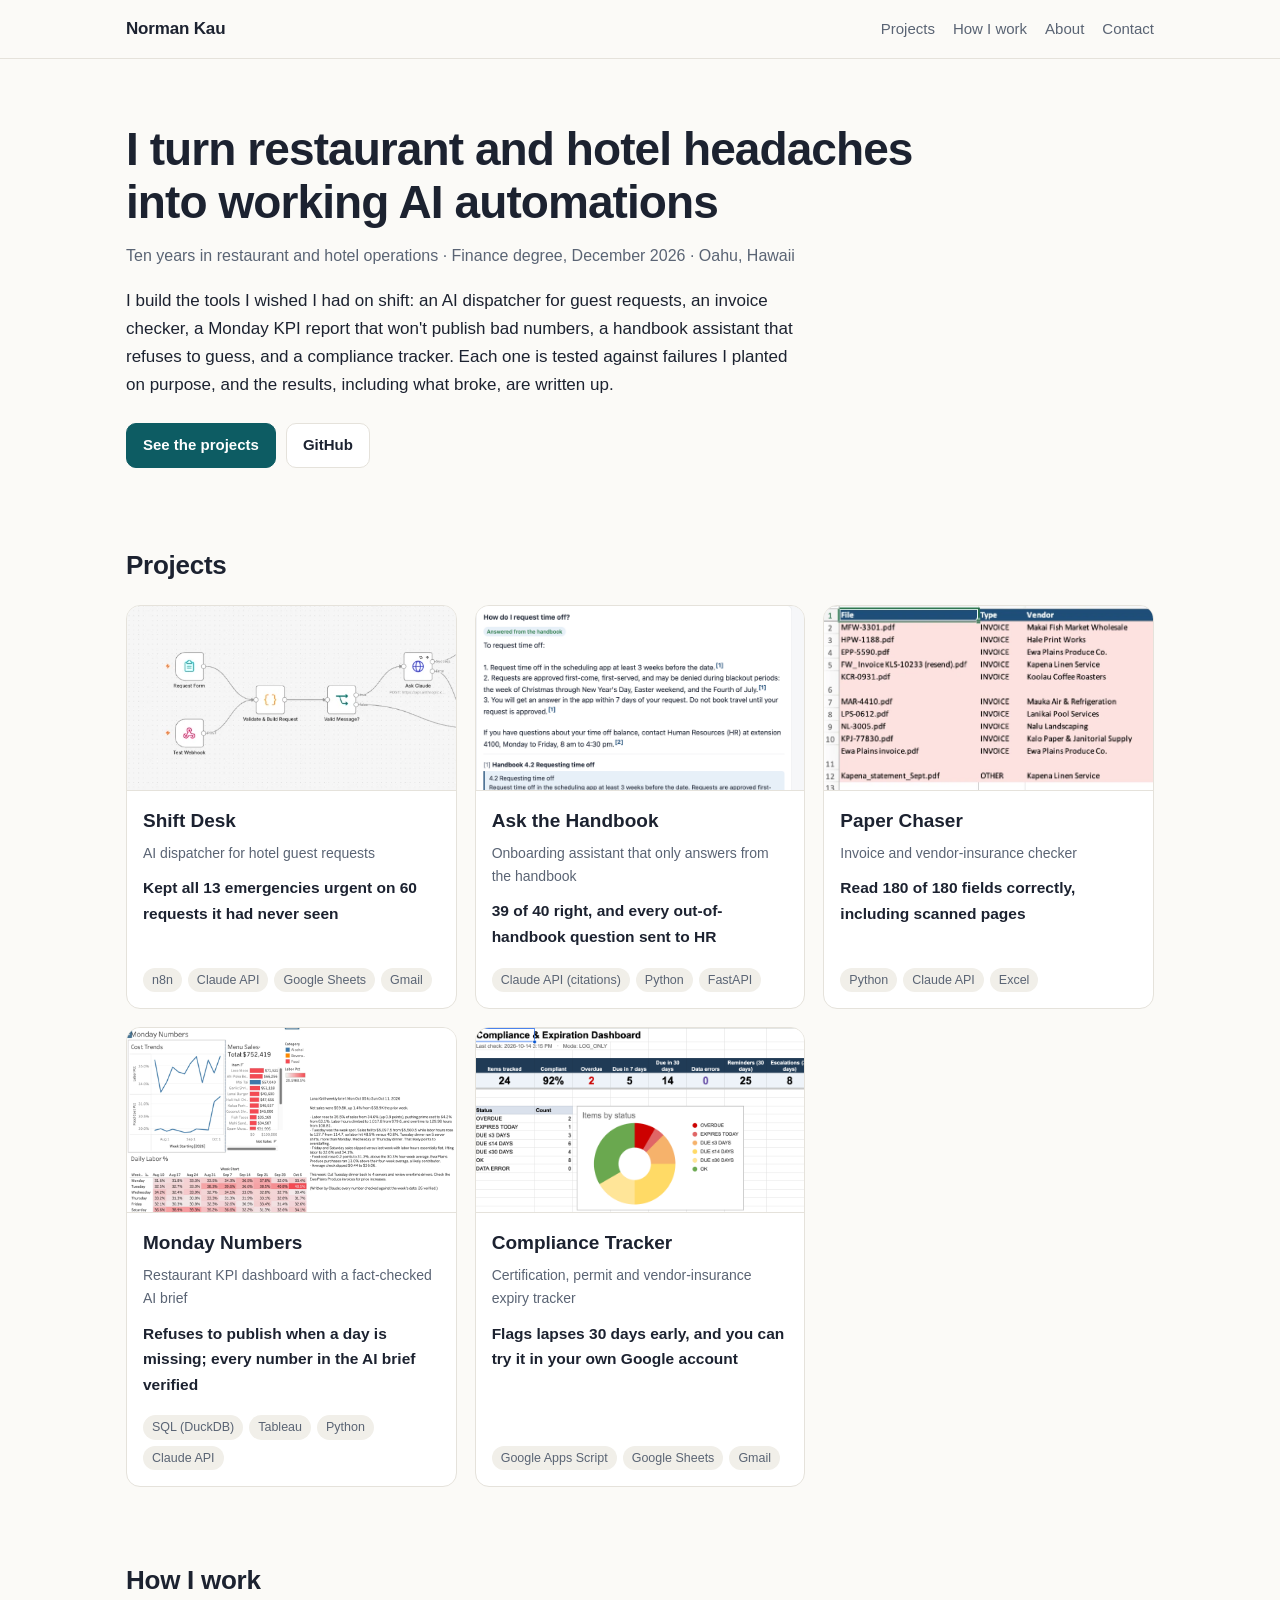
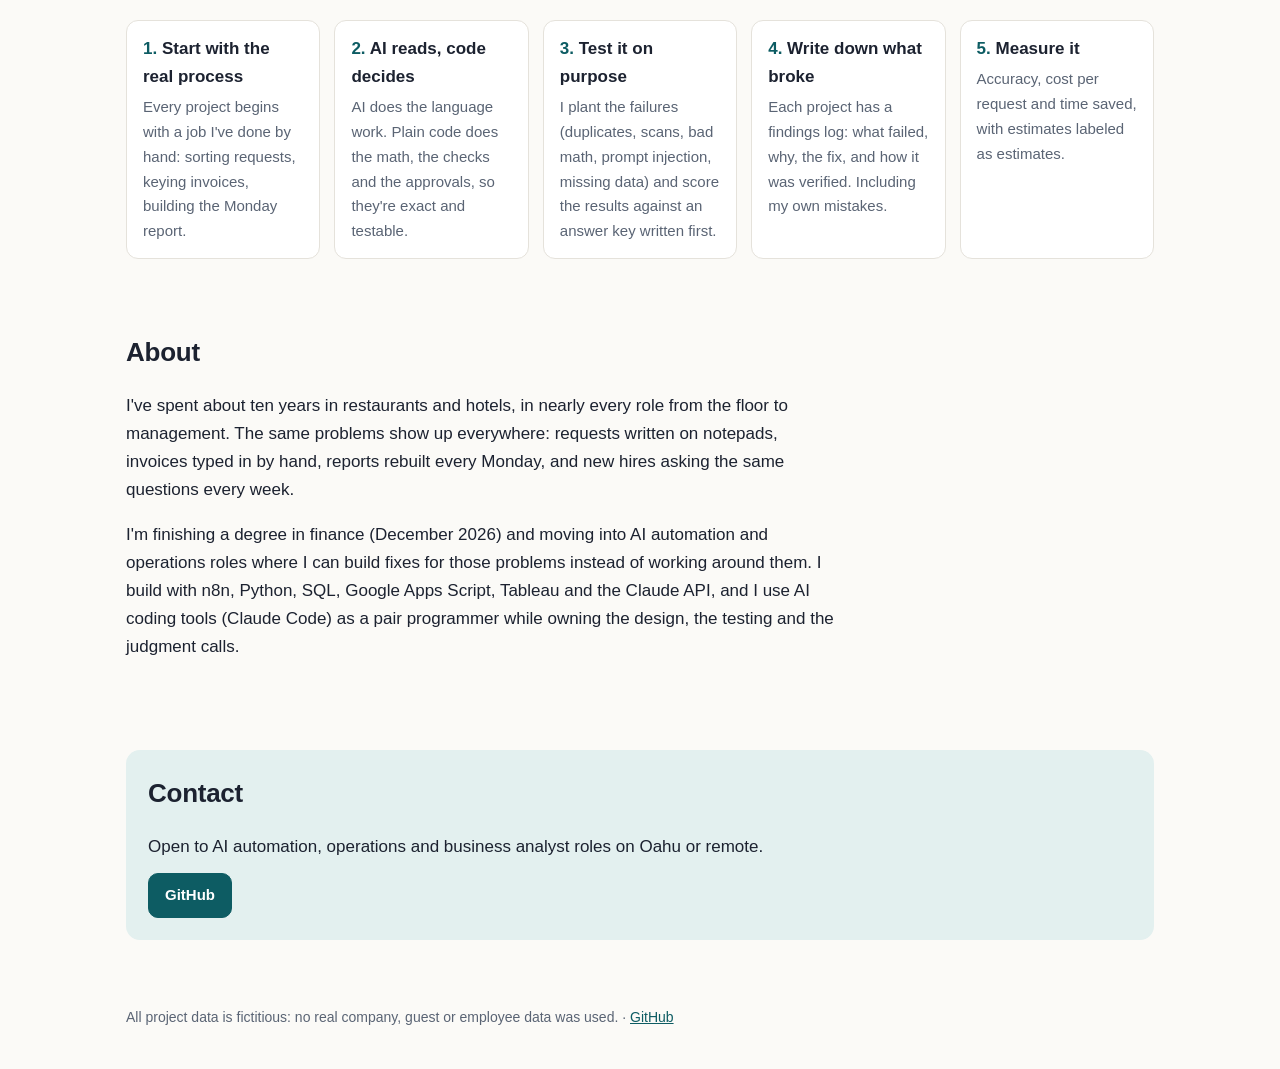
==== index.html @ cc1967d3 "Portfolio site: home page and five project pages, generated from content.py Co-Authored-By: Claude O" ====
<!doctype html>
<html lang="en">
<head>
<meta charset="utf-8">
<meta name="viewport" content="width=device-width, initial-scale=1">
<title>Norman Kau · AI automation for operations</title>
<meta name="description" content="I turn restaurant and hotel headaches into working AI automations">
<meta property="og:title" content="Norman Kau · AI automation for operations">
<meta property="og:description" content="I turn restaurant and hotel headaches into working AI automations">
<link rel="stylesheet" href="assets/style.css">
</head>
<body>
<header class="top"><div class="wrap">
  <a class="name" href="index.html">Norman Kau</a>
  <nav><a href="index.html#projects">Projects</a><a class="hide-sm" href="index.html#how">How I work</a><a class="hide-sm" href="index.html#about">About</a><a href="index.html#contact">Contact</a></nav>
</div></header>
<main>

<div class="wrap">
<section class="hero">
  <h1>I turn restaurant and hotel headaches into working AI automations</h1>
  <p class="sub">Ten years in restaurant and hotel operations · Finance degree, December 2026 · Oahu, Hawaii</p>
  <p class="intro">I build the tools I wished I had on shift: an AI dispatcher for guest requests, an invoice checker, a Monday KPI report that won&#x27;t publish bad numbers, a handbook assistant that refuses to guess, and a compliance tracker. Each one is tested against failures I planted on purpose, and the results, including what broke, are written up.</p>
  <div class="buttons"><a class="btn primary" href="#projects">See the projects</a><a class="btn" href="https://github.com/NormStormm">GitHub</a></div>
</section>
<section id="projects"><h2>Projects</h2><div class="cards">
  <a class="card" href="projects/shift-desk.html">
    <div class="thumb"><img src="assets/img/workflow-canvas.png" alt="Shift Desk screenshot" loading="lazy"></div>
    <div class="body">
      <h3>Shift Desk</h3>
      <p class="tag">AI dispatcher for hotel guest requests</p>
      <p class="result">Kept all 13 emergencies urgent on 60 requests it had never seen</p>
      <div class="chips"><span>n8n</span><span>Claude API</span><span>Google Sheets</span><span>Gmail</span></div>
    </div>
  </a>
  <a class="card" href="projects/ask-the-handbook.html">
    <div class="thumb"><img src="assets/img/handbook-answer-with-sources.png" alt="Ask the Handbook screenshot" loading="lazy"></div>
    <div class="body">
      <h3>Ask the Handbook</h3>
      <p class="tag">Onboarding assistant that only answers from the handbook</p>
      <p class="result">39 of 40 right, and every out-of-handbook question sent to HR</p>
      <div class="chips"><span>Claude API (citations)</span><span>Python</span><span>FastAPI</span></div>
    </div>
  </a>
  <a class="card" href="projects/paper-chaser.html">
    <div class="thumb"><img src="assets/img/paper-exceptions.png" alt="Paper Chaser screenshot" loading="lazy"></div>
    <div class="body">
      <h3>Paper Chaser</h3>
      <p class="tag">Invoice and vendor-insurance checker</p>
      <p class="result">Read 180 of 180 fields correctly, including scanned pages</p>
      <div class="chips"><span>Python</span><span>Claude API</span><span>Excel</span></div>
    </div>
  </a>
  <a class="card" href="projects/monday-numbers.html">
    <div class="thumb"><img src="assets/img/monday-dashboard.png" alt="Monday Numbers screenshot" loading="lazy"></div>
    <div class="body">
      <h3>Monday Numbers</h3>
      <p class="tag">Restaurant KPI dashboard with a fact-checked AI brief</p>
      <p class="result">Refuses to publish when a day is missing; every number in the AI brief verified</p>
      <div class="chips"><span>SQL (DuckDB)</span><span>Tableau</span><span>Python</span><span>Claude API</span></div>
    </div>
  </a>
  <a class="card" href="projects/compliance-tracker.html">
    <div class="thumb"><img src="assets/img/compliance-dashboard.png" alt="Compliance Tracker screenshot" loading="lazy"></div>
    <div class="body">
      <h3>Compliance Tracker</h3>
      <p class="tag">Certification, permit and vendor-insurance expiry tracker</p>
      <p class="result">Flags lapses 30 days early, and you can try it in your own Google account</p>
      <div class="chips"><span>Google Apps Script</span><span>Google Sheets</span><span>Gmail</span></div>
    </div>
  </a>
</div></section>
<section id="how"><h2>How I work</h2><div class="steps"><div class="step"><b>Start with the real process</b><p>Every project begins with a job I&#x27;ve done by hand: sorting requests, keying invoices, building the Monday report.</p></div><div class="step"><b>AI reads, code decides</b><p>AI does the language work. Plain code does the math, the checks and the approvals, so they&#x27;re exact and testable.</p></div><div class="step"><b>Test it on purpose</b><p>I plant the failures (duplicates, scans, bad math, prompt injection, missing data) and score the results against an answer key written first.</p></div><div class="step"><b>Write down what broke</b><p>Each project has a findings log: what failed, why, the fix, and how it was verified. Including my own mistakes.</p></div><div class="step"><b>Measure it</b><p>Accuracy, cost per request and time saved, with estimates labeled as estimates.</p></div></div></section>
<section id="about" class="about"><h2>About</h2><p>I&#x27;ve spent about ten years in restaurants and hotels, in nearly every role from the floor to management. The same problems show up everywhere: requests written on notepads, invoices typed in by hand, reports rebuilt every Monday, and new hires asking the same questions every week.</p><p>I&#x27;m finishing a degree in finance (December 2026) and moving into AI automation and operations roles where I can build fixes for those problems instead of working around them. I build with n8n, Python, SQL, Google Apps Script, Tableau and the Claude API, and I use AI coding tools (Claude Code) as a pair programmer while owning the design, the testing and the judgment calls.</p></section>
<section id="contact"><div class="contact"><h2>Contact</h2>
  <p>Open to AI automation, operations and business analyst roles on Oahu or remote.</p>
  <div class="buttons"><a class="btn primary" href="https://github.com/NormStormm">GitHub</a></div></div></section>
</div>
</main>
<footer><div class="wrap">All project data is fictitious: no real company, guest or employee data was used. · <a href="https://github.com/NormStormm">GitHub</a></div></footer>
</body>
</html>
---- assets/style.css ----
:root {
  --bg: #fbfaf7; --surface: #ffffff; --ink: #1c2230; --muted: #5a6474; --line: #e5e2db;
  --accent: #0d5c63; --accent-ink: #ffffff; --accent-soft: #e3f0ef; --chip: #f1efe9;
  --radius: 10px; --max: 1060px;
}
@media (prefers-color-scheme: dark) {
  :root:not([data-theme="light"]) {
    --bg: #121519; --surface: #1a1e24; --ink: #e9ecf0; --muted: #a2abb8; --line: #2a3039;
    --accent: #5fc1c7; --accent-ink: #0b1316; --accent-soft: #1d3234; --chip: #222831;
  }
}
* { box-sizing: border-box; }
html { scroll-behavior: smooth; }
body { margin: 0; background: var(--bg); color: var(--ink); font: 17px/1.65 -apple-system, BlinkMacSystemFont, "Segoe UI", Roboto, Helvetica, Arial, sans-serif; }
a { color: var(--accent); }
img { max-width: 100%; display: block; }
.wrap { max-width: var(--max); margin: 0 auto; padding: 0 16px; }

header.top { position: sticky; top: 0; z-index: 5; background: color-mix(in srgb, var(--bg) 92%, transparent); backdrop-filter: blur(6px); border-bottom: 1px solid var(--line); }
header.top .wrap { display: flex; align-items: center; justify-content: space-between; gap: 12px; height: 58px; }
header.top .name { font-weight: 650; text-decoration: none; color: var(--ink); letter-spacing: -.01em; }
header.top nav { display: flex; gap: 18px; font-size: 15px; }
header.top nav a { color: var(--muted); text-decoration: none; }
header.top nav a:hover { color: var(--ink); }
@media (max-width: 640px) { header.top nav a.hide-sm { display: none; } }

.hero { padding: 64px 0 40px; }
.hero h1 { font-size: clamp(30px, 5vw, 46px); line-height: 1.15; letter-spacing: -.02em; margin: 0 0 14px; max-width: 18em; }
.hero .sub { color: var(--muted); margin: 0 0 18px; font-size: 16px; }
.hero .intro { max-width: 40em; margin: 0 0 24px; }
.buttons { display: flex; flex-wrap: wrap; gap: 10px; }
.btn { display: inline-block; padding: 9px 16px; border-radius: var(--radius); border: 1px solid var(--line); background: var(--surface); color: var(--ink); text-decoration: none; font-size: 15px; font-weight: 550; }
.btn:hover { border-color: var(--accent); }
.btn.primary { background: var(--accent); color: var(--accent-ink); border-color: var(--accent); }

section { padding: 36px 0; scroll-margin-top: 64px; }
h2 { font-size: 26px; letter-spacing: -.01em; margin: 0 0 18px; }
.cards { display: grid; grid-template-columns: repeat(auto-fill, minmax(300px, 1fr)); gap: 18px; }
.card { background: var(--surface); border: 1px solid var(--line); border-radius: 14px; overflow: hidden; text-decoration: none; color: var(--ink); display: flex; flex-direction: column; transition: border-color .15s, transform .15s; }
.card:hover { border-color: var(--accent); transform: translateY(-2px); }
.card .thumb { aspect-ratio: 16 / 9; background: var(--chip); overflow: hidden; border-bottom: 1px solid var(--line); }
.card .thumb img { width: 100%; height: 100%; object-fit: cover; object-position: top left; }
.card .body { padding: 14px 16px 16px; display: flex; flex-direction: column; gap: 6px; flex: 1; }
.card h3 { margin: 0; font-size: 19px; }
.card .tag { color: var(--muted); font-size: 14px; margin: 0; }
.card .result { margin: 4px 0 6px; font-size: 15.5px; font-weight: 550; }
.chips { display: flex; flex-wrap: wrap; gap: 6px; margin-top: auto; padding-top: 6px; }
.chips span { font-size: 12.5px; background: var(--chip); color: var(--muted); padding: 2px 9px; border-radius: 999px; }

.steps { display: grid; grid-template-columns: repeat(auto-fit, minmax(190px, 1fr)); gap: 14px; counter-reset: step; }
.step { background: var(--surface); border: 1px solid var(--line); border-radius: 12px; padding: 14px 16px; }
.step b { display: block; margin-bottom: 4px; }
.step b::before { counter-increment: step; content: counter(step) ". "; color: var(--accent); }
.step p { margin: 0; color: var(--muted); font-size: 15px; }

.about p { max-width: 42em; }
.contact { background: var(--accent-soft); border-radius: 14px; padding: 22px; }
.contact p { margin: 0 0 12px; }
footer { padding: 30px 0 40px; color: var(--muted); font-size: 14px; }

/* project pages */
.crumbs { padding-top: 28px; font-size: 15px; }
.crumbs a { text-decoration: none; }
.project h1 { font-size: clamp(28px, 4.5vw, 40px); margin: 10px 0 6px; letter-spacing: -.02em; }
.project .tag { color: var(--muted); margin: 0 0 14px; font-size: 18px; }
.project .result-box { background: var(--accent-soft); border-left: 4px solid var(--accent); padding: 12px 16px; border-radius: 0; margin: 18px 0 22px; font-weight: 600; }
.project h2 { font-size: 22px; margin: 34px 0 10px; }
.project ul { padding-left: 22px; margin: 0; }
.project li { margin: 6px 0; }
.project .prose { max-width: 44em; }
figure { margin: 22px 0; }
figure img { border: 1px solid var(--line); border-radius: 10px; background: #fff; }
figcaption { color: var(--muted); font-size: 14px; margin-top: 6px; }
.note { color: var(--muted); font-size: 14px; }
.next-prev { display: flex; justify-content: space-between; gap: 12px; flex-wrap: wrap; border-top: 1px solid var(--line); margin-top: 40px; padding-top: 18px; }
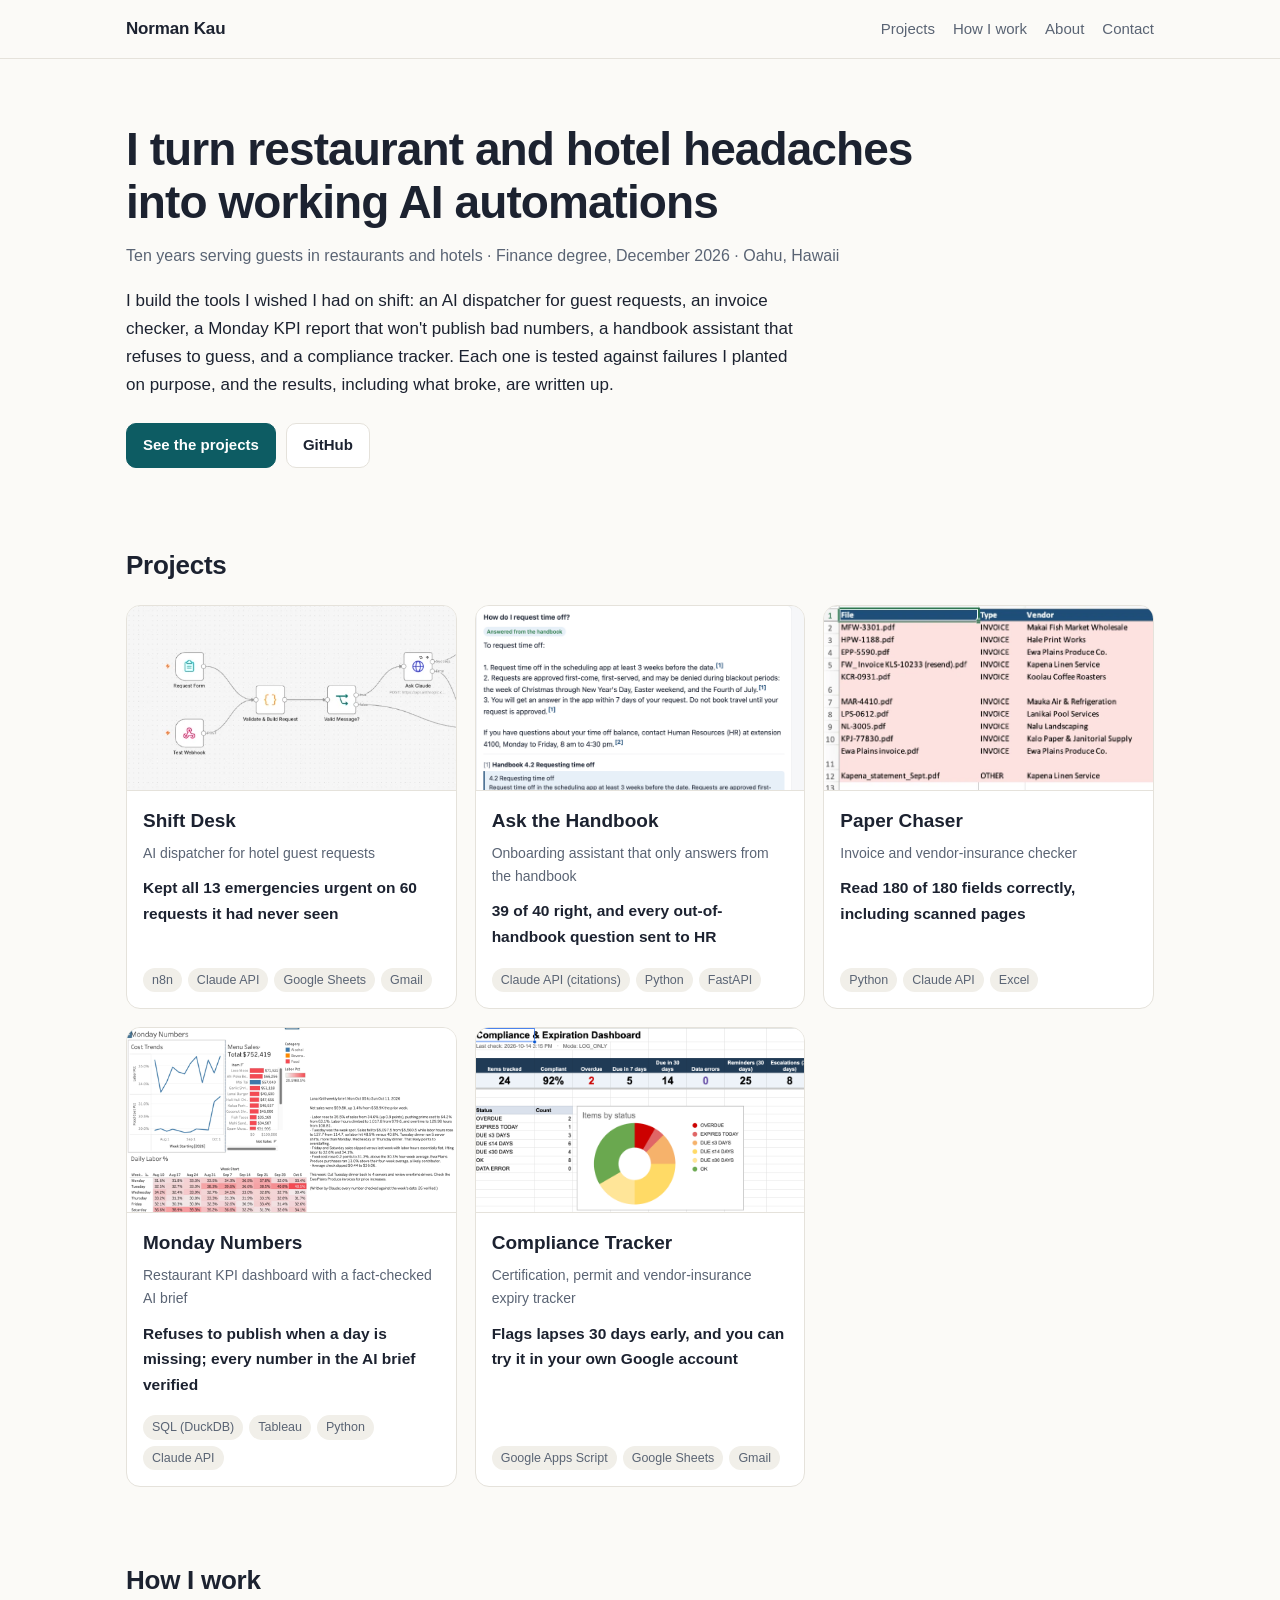
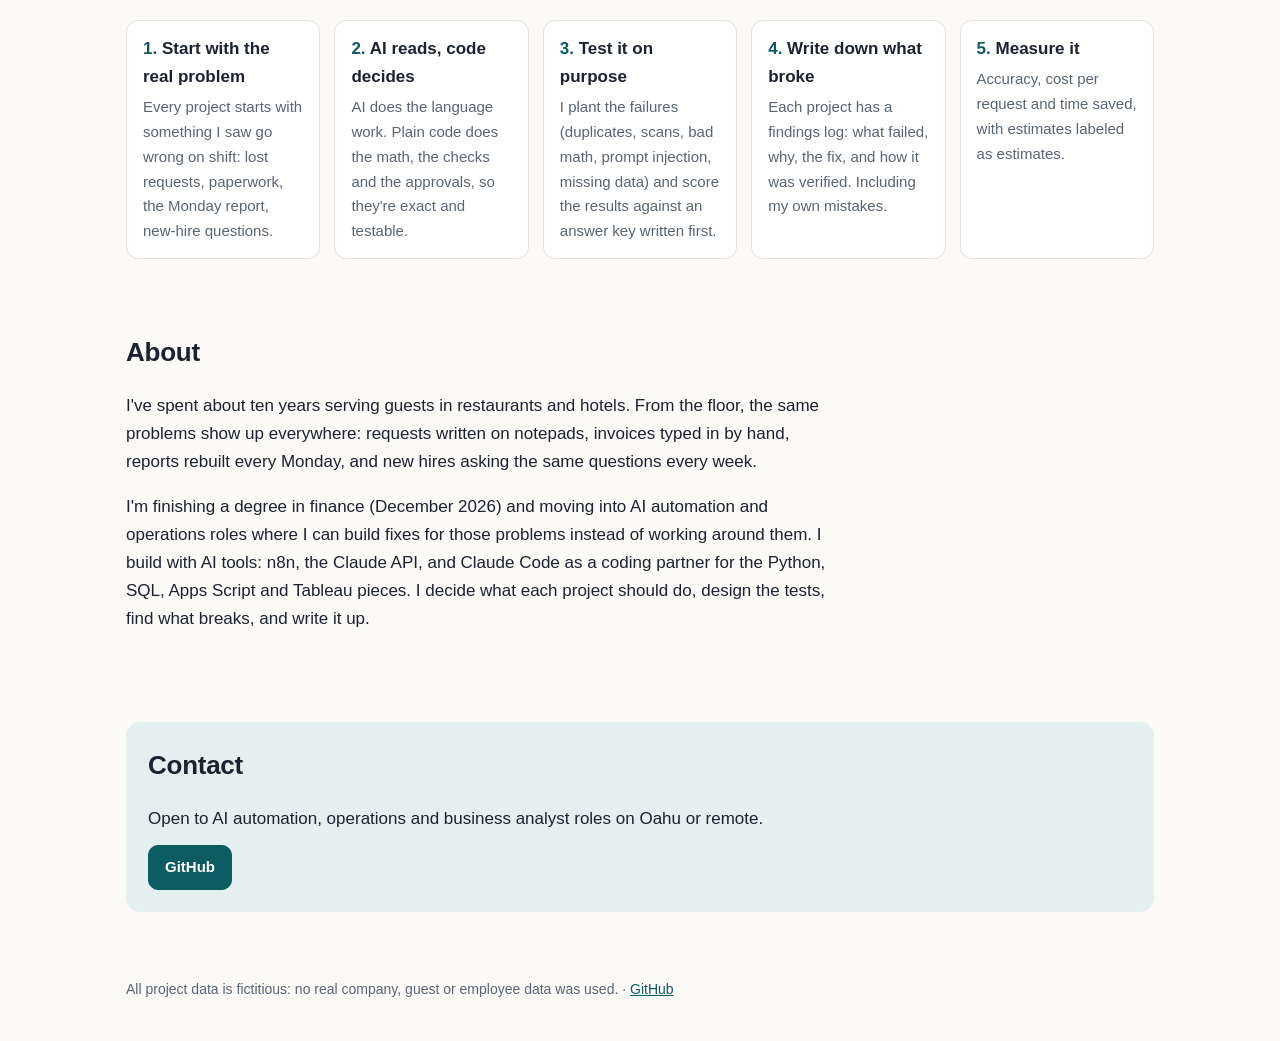
==== commit 5ed1016d: "Describe my background accurately Co-Authored-By: Claude Opus 5.5 <noreply@anthropic.com>" ====
--- a/index.html
+++ b/index.html
@@ -19,7 +19,7 @@
 <div class="wrap">
 <section class="hero">
   <h1>I turn restaurant and hotel headaches into working AI automations</h1>
-  <p class="sub">Ten years in restaurant and hotel operations · Finance degree, December 2026 · Oahu, Hawaii</p>
+  <p class="sub">Ten years serving guests in restaurants and hotels · Finance degree, December 2026 · Oahu, Hawaii</p>
   <p class="intro">I build the tools I wished I had on shift: an AI dispatcher for guest requests, an invoice checker, a Monday KPI report that won&#x27;t publish bad numbers, a handbook assistant that refuses to guess, and a compliance tracker. Each one is tested against failures I planted on purpose, and the results, including what broke, are written up.</p>
   <div class="buttons"><a class="btn primary" href="#projects">See the projects</a><a class="btn" href="https://github.com/NormStormm">GitHub</a></div>
 </section>
@@ -70,8 +70,8 @@
     </div>
   </a>
 </div></section>
-<section id="how"><h2>How I work</h2><div class="steps"><div class="step"><b>Start with the real process</b><p>Every project begins with a job I&#x27;ve done by hand: sorting requests, keying invoices, building the Monday report.</p></div><div class="step"><b>AI reads, code decides</b><p>AI does the language work. Plain code does the math, the checks and the approvals, so they&#x27;re exact and testable.</p></div><div class="step"><b>Test it on purpose</b><p>I plant the failures (duplicates, scans, bad math, prompt injection, missing data) and score the results against an answer key written first.</p></div><div class="step"><b>Write down what broke</b><p>Each project has a findings log: what failed, why, the fix, and how it was verified. Including my own mistakes.</p></div><div class="step"><b>Measure it</b><p>Accuracy, cost per request and time saved, with estimates labeled as estimates.</p></div></div></section>
-<section id="about" class="about"><h2>About</h2><p>I&#x27;ve spent about ten years in restaurants and hotels, in nearly every role from the floor to management. The same problems show up everywhere: requests written on notepads, invoices typed in by hand, reports rebuilt every Monday, and new hires asking the same questions every week.</p><p>I&#x27;m finishing a degree in finance (December 2026) and moving into AI automation and operations roles where I can build fixes for those problems instead of working around them. I build with n8n, Python, SQL, Google Apps Script, Tableau and the Claude API, and I use AI coding tools (Claude Code) as a pair programmer while owning the design, the testing and the judgment calls.</p></section>
+<section id="how"><h2>How I work</h2><div class="steps"><div class="step"><b>Start with the real problem</b><p>Every project starts with something I saw go wrong on shift: lost requests, paperwork, the Monday report, new-hire questions.</p></div><div class="step"><b>AI reads, code decides</b><p>AI does the language work. Plain code does the math, the checks and the approvals, so they&#x27;re exact and testable.</p></div><div class="step"><b>Test it on purpose</b><p>I plant the failures (duplicates, scans, bad math, prompt injection, missing data) and score the results against an answer key written first.</p></div><div class="step"><b>Write down what broke</b><p>Each project has a findings log: what failed, why, the fix, and how it was verified. Including my own mistakes.</p></div><div class="step"><b>Measure it</b><p>Accuracy, cost per request and time saved, with estimates labeled as estimates.</p></div></div></section>
+<section id="about" class="about"><h2>About</h2><p>I&#x27;ve spent about ten years serving guests in restaurants and hotels. From the floor, the same problems show up everywhere: requests written on notepads, invoices typed in by hand, reports rebuilt every Monday, and new hires asking the same questions every week.</p><p>I&#x27;m finishing a degree in finance (December 2026) and moving into AI automation and operations roles where I can build fixes for those problems instead of working around them. I build with AI tools: n8n, the Claude API, and Claude Code as a coding partner for the Python, SQL, Apps Script and Tableau pieces. I decide what each project should do, design the tests, find what breaks, and write it up.</p></section>
 <section id="contact"><div class="contact"><h2>Contact</h2>
   <p>Open to AI automation, operations and business analyst roles on Oahu or remote.</p>
   <div class="buttons"><a class="btn primary" href="https://github.com/NormStormm">GitHub</a></div></div></section>
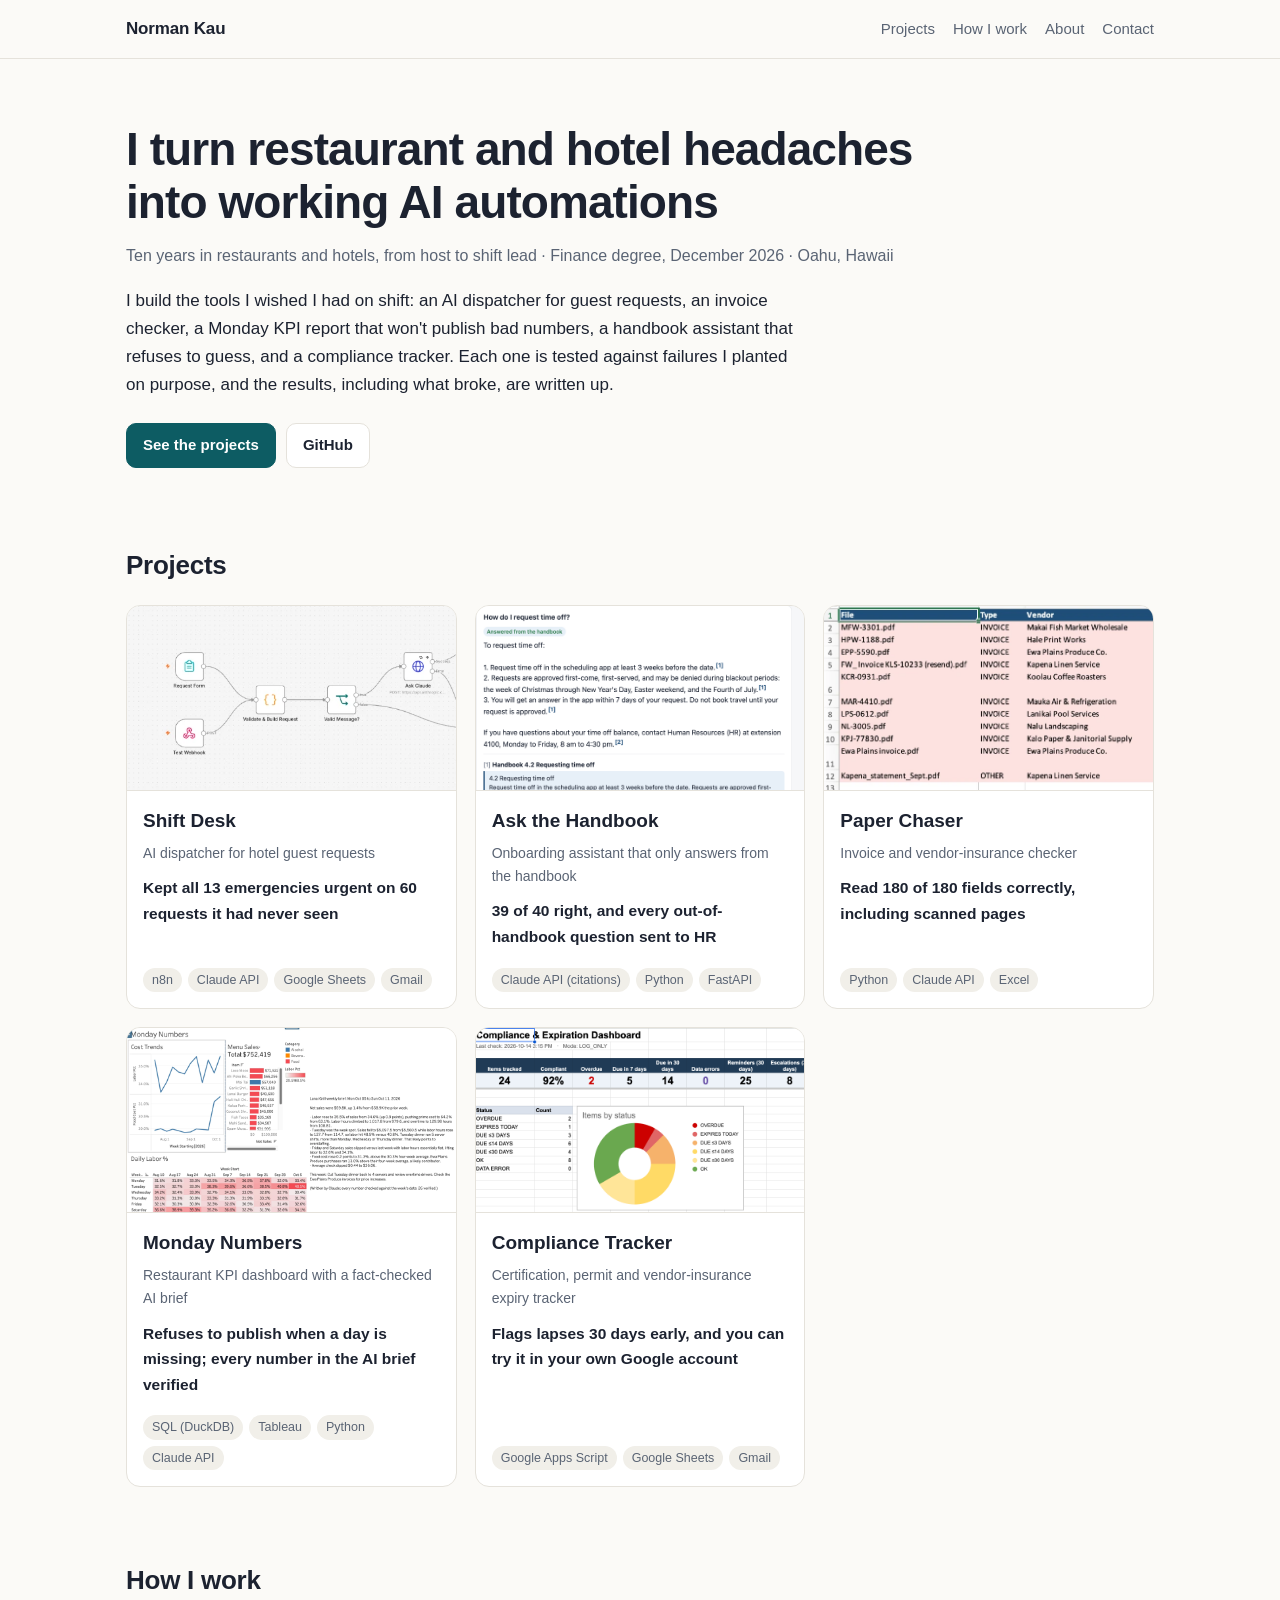
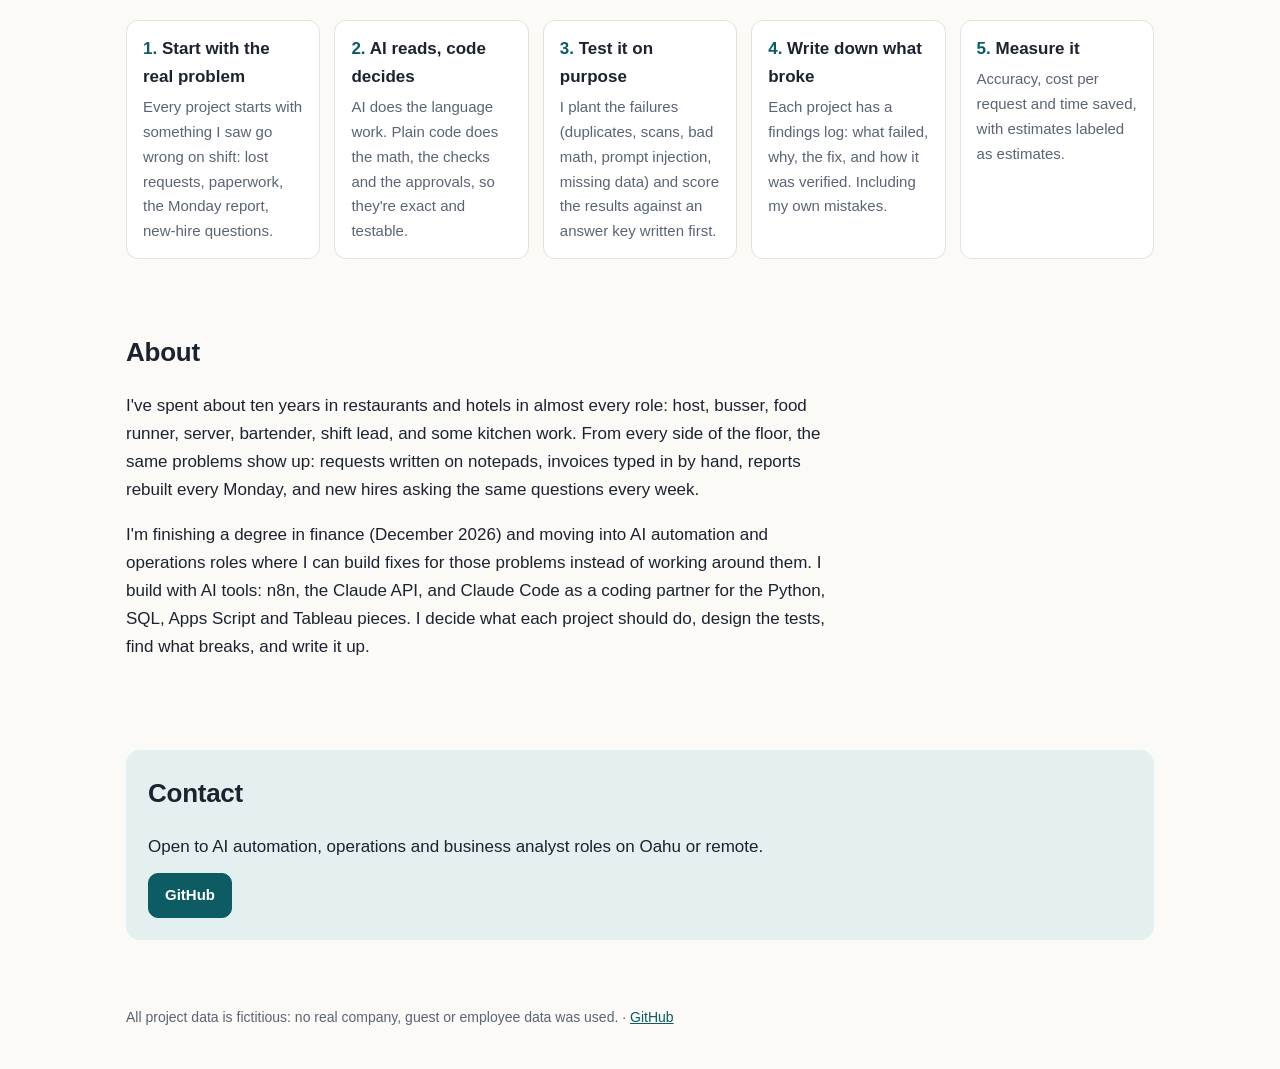
==== commit a8955e8b: "About: list the roles I've actually held Co-Authored-By: Claude Opus 5.5 <noreply@anthropic.com>" ====
--- a/index.html
+++ b/index.html
@@ -19,7 +19,7 @@
 <div class="wrap">
 <section class="hero">
   <h1>I turn restaurant and hotel headaches into working AI automations</h1>
-  <p class="sub">Ten years serving guests in restaurants and hotels · Finance degree, December 2026 · Oahu, Hawaii</p>
+  <p class="sub">Ten years in restaurants and hotels, from host to shift lead · Finance degree, December 2026 · Oahu, Hawaii</p>
   <p class="intro">I build the tools I wished I had on shift: an AI dispatcher for guest requests, an invoice checker, a Monday KPI report that won&#x27;t publish bad numbers, a handbook assistant that refuses to guess, and a compliance tracker. Each one is tested against failures I planted on purpose, and the results, including what broke, are written up.</p>
   <div class="buttons"><a class="btn primary" href="#projects">See the projects</a><a class="btn" href="https://github.com/NormStormm">GitHub</a></div>
 </section>
@@ -71,7 +71,7 @@
   </a>
 </div></section>
 <section id="how"><h2>How I work</h2><div class="steps"><div class="step"><b>Start with the real problem</b><p>Every project starts with something I saw go wrong on shift: lost requests, paperwork, the Monday report, new-hire questions.</p></div><div class="step"><b>AI reads, code decides</b><p>AI does the language work. Plain code does the math, the checks and the approvals, so they&#x27;re exact and testable.</p></div><div class="step"><b>Test it on purpose</b><p>I plant the failures (duplicates, scans, bad math, prompt injection, missing data) and score the results against an answer key written first.</p></div><div class="step"><b>Write down what broke</b><p>Each project has a findings log: what failed, why, the fix, and how it was verified. Including my own mistakes.</p></div><div class="step"><b>Measure it</b><p>Accuracy, cost per request and time saved, with estimates labeled as estimates.</p></div></div></section>
-<section id="about" class="about"><h2>About</h2><p>I&#x27;ve spent about ten years serving guests in restaurants and hotels. From the floor, the same problems show up everywhere: requests written on notepads, invoices typed in by hand, reports rebuilt every Monday, and new hires asking the same questions every week.</p><p>I&#x27;m finishing a degree in finance (December 2026) and moving into AI automation and operations roles where I can build fixes for those problems instead of working around them. I build with AI tools: n8n, the Claude API, and Claude Code as a coding partner for the Python, SQL, Apps Script and Tableau pieces. I decide what each project should do, design the tests, find what breaks, and write it up.</p></section>
+<section id="about" class="about"><h2>About</h2><p>I&#x27;ve spent about ten years in restaurants and hotels in almost every role: host, busser, food runner, server, bartender, shift lead, and some kitchen work. From every side of the floor, the same problems show up: requests written on notepads, invoices typed in by hand, reports rebuilt every Monday, and new hires asking the same questions every week.</p><p>I&#x27;m finishing a degree in finance (December 2026) and moving into AI automation and operations roles where I can build fixes for those problems instead of working around them. I build with AI tools: n8n, the Claude API, and Claude Code as a coding partner for the Python, SQL, Apps Script and Tableau pieces. I decide what each project should do, design the tests, find what breaks, and write it up.</p></section>
 <section id="contact"><div class="contact"><h2>Contact</h2>
   <p>Open to AI automation, operations and business analyst roles on Oahu or remote.</p>
   <div class="buttons"><a class="btn primary" href="https://github.com/NormStormm">GitHub</a></div></div></section>
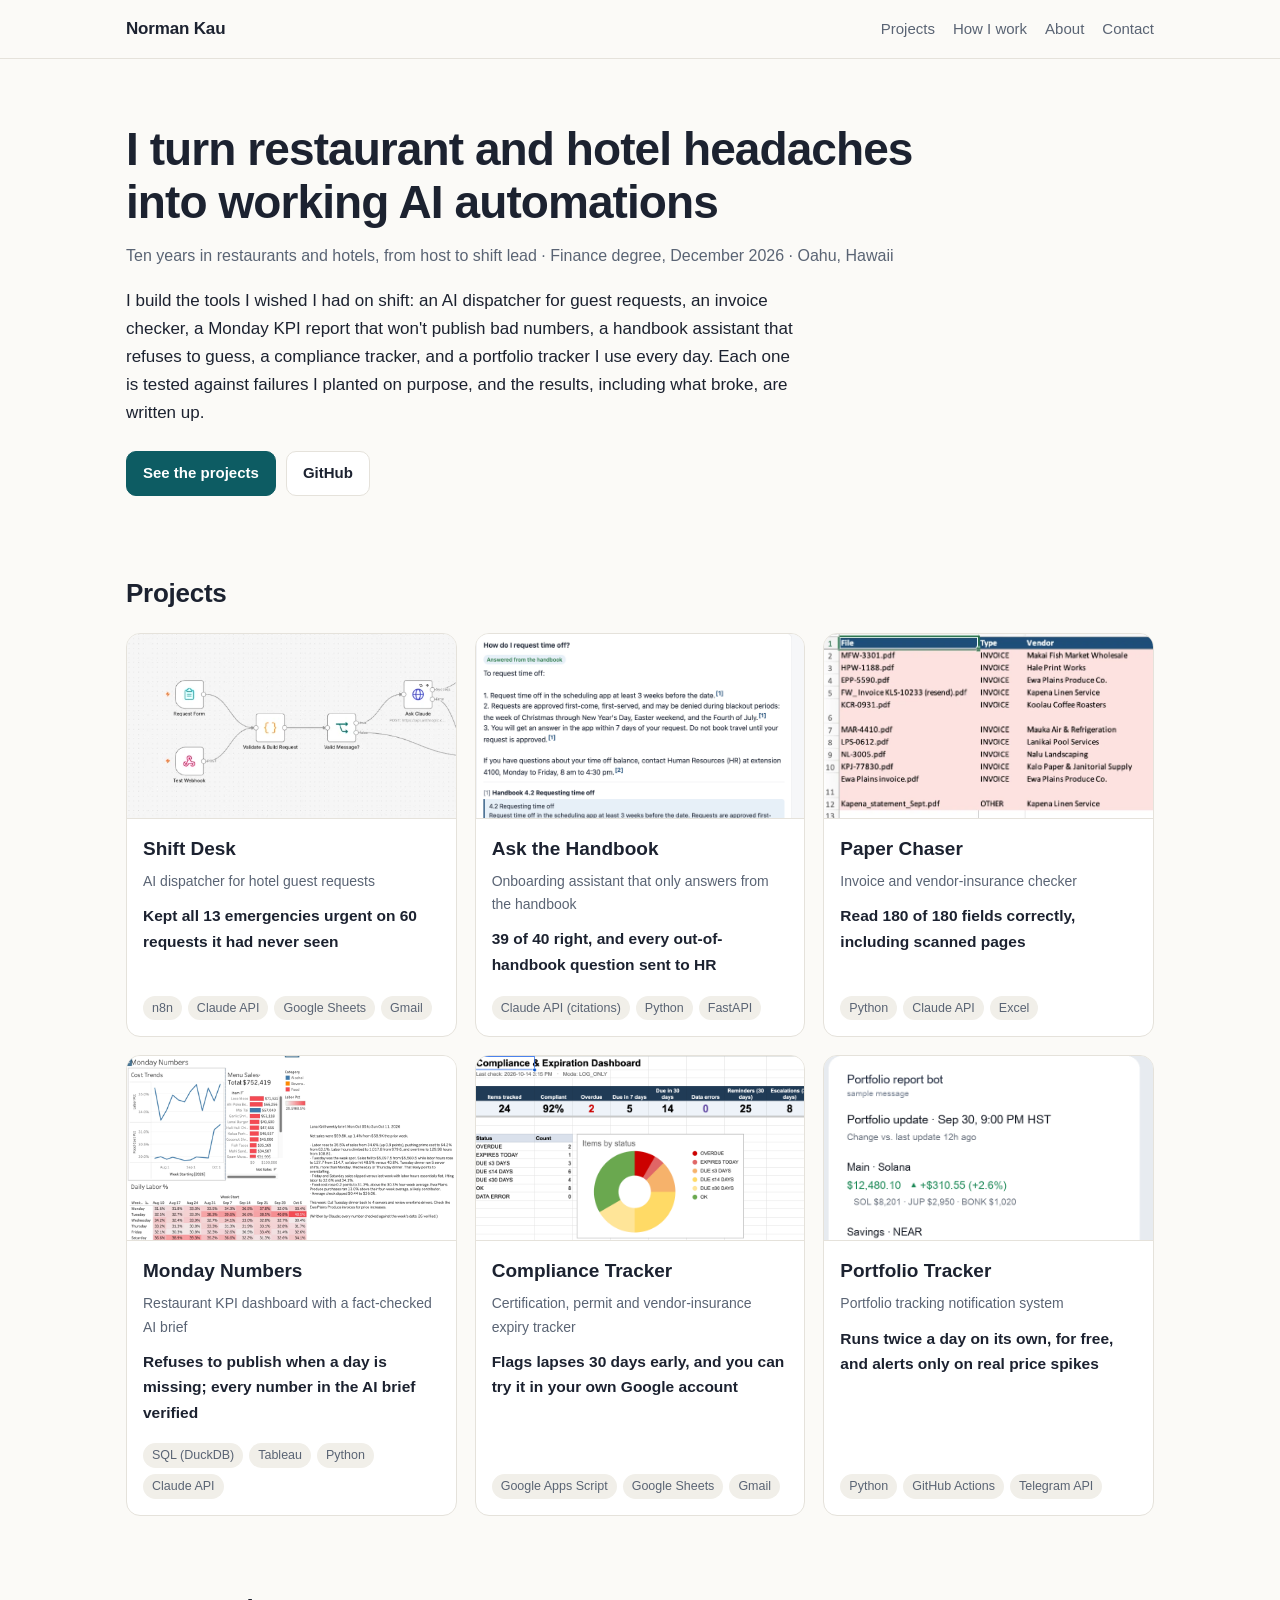
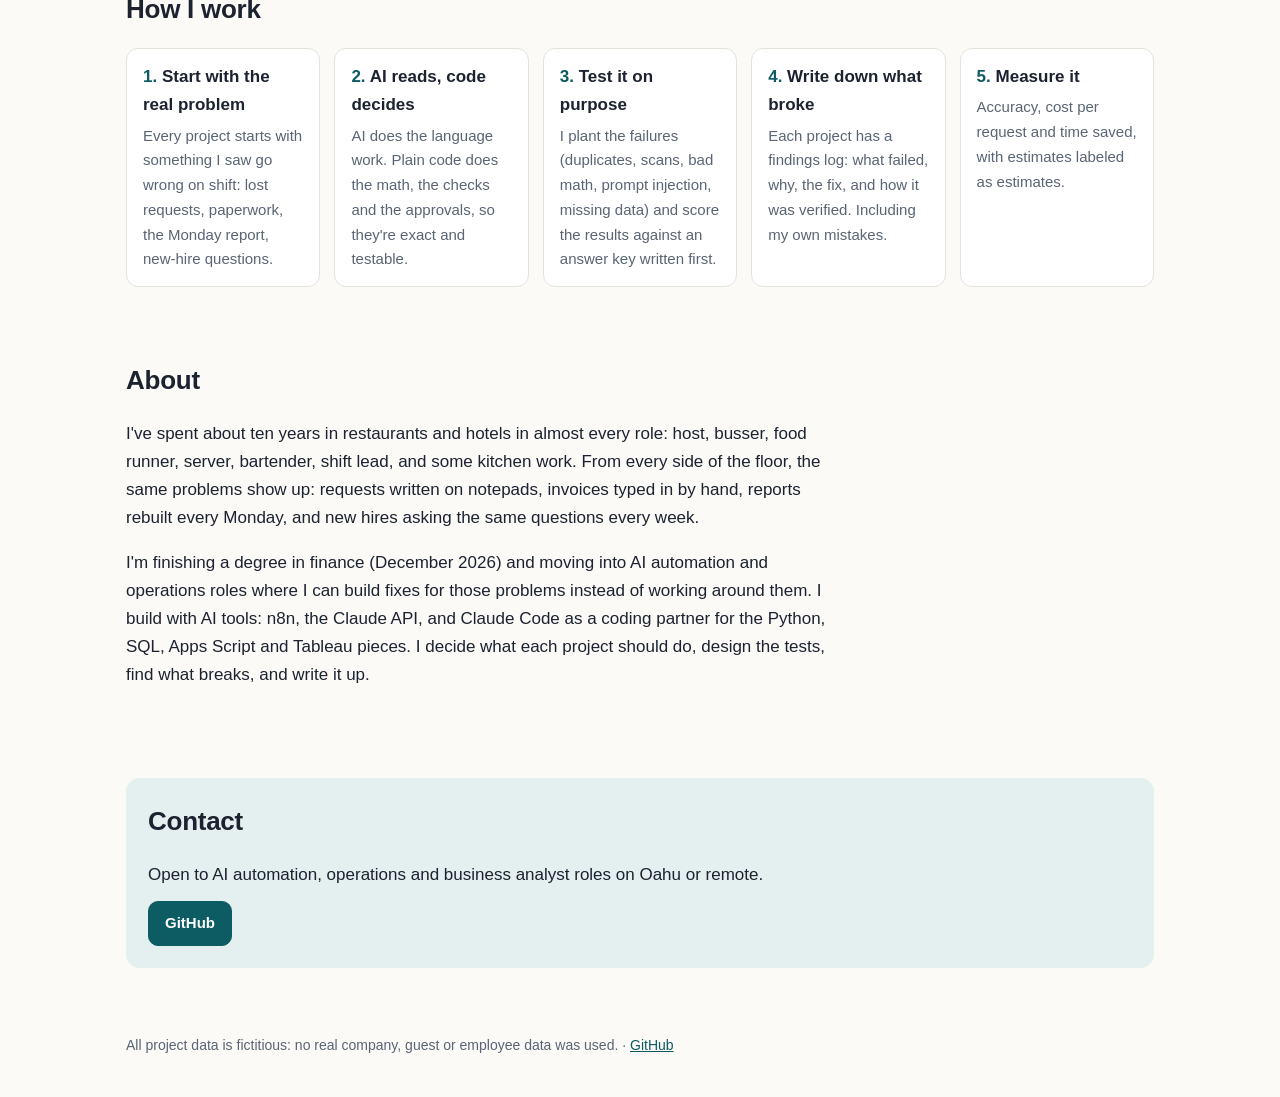
==== commit a13d7d3d: "Add project 6: portfolio tracking notification system Co-Authored-By: Claude Opus 5.5 <noreply@anthr" ====
--- a/index.html
+++ b/index.html
@@ -20,7 +20,7 @@
 <section class="hero">
   <h1>I turn restaurant and hotel headaches into working AI automations</h1>
   <p class="sub">Ten years in restaurants and hotels, from host to shift lead · Finance degree, December 2026 · Oahu, Hawaii</p>
-  <p class="intro">I build the tools I wished I had on shift: an AI dispatcher for guest requests, an invoice checker, a Monday KPI report that won&#x27;t publish bad numbers, a handbook assistant that refuses to guess, and a compliance tracker. Each one is tested against failures I planted on purpose, and the results, including what broke, are written up.</p>
+  <p class="intro">I build the tools I wished I had on shift: an AI dispatcher for guest requests, an invoice checker, a Monday KPI report that won&#x27;t publish bad numbers, a handbook assistant that refuses to guess, a compliance tracker, and a portfolio tracker I use every day. Each one is tested against failures I planted on purpose, and the results, including what broke, are written up.</p>
   <div class="buttons"><a class="btn primary" href="#projects">See the projects</a><a class="btn" href="https://github.com/NormStormm">GitHub</a></div>
 </section>
 <section id="projects"><h2>Projects</h2><div class="cards">
@@ -69,6 +69,15 @@
       <div class="chips"><span>Google Apps Script</span><span>Google Sheets</span><span>Gmail</span></div>
     </div>
   </a>
+  <a class="card" href="projects/portfolio-tracker.html">
+    <div class="thumb"><img src="assets/img/portfolio-tracker-card.png" alt="Portfolio Tracker screenshot" loading="lazy"></div>
+    <div class="body">
+      <h3>Portfolio Tracker</h3>
+      <p class="tag">Portfolio tracking notification system</p>
+      <p class="result">Runs twice a day on its own, for free, and alerts only on real price spikes</p>
+      <div class="chips"><span>Python</span><span>GitHub Actions</span><span>Telegram API</span></div>
+    </div>
+  </a>
 </div></section>
 <section id="how"><h2>How I work</h2><div class="steps"><div class="step"><b>Start with the real problem</b><p>Every project starts with something I saw go wrong on shift: lost requests, paperwork, the Monday report, new-hire questions.</p></div><div class="step"><b>AI reads, code decides</b><p>AI does the language work. Plain code does the math, the checks and the approvals, so they&#x27;re exact and testable.</p></div><div class="step"><b>Test it on purpose</b><p>I plant the failures (duplicates, scans, bad math, prompt injection, missing data) and score the results against an answer key written first.</p></div><div class="step"><b>Write down what broke</b><p>Each project has a findings log: what failed, why, the fix, and how it was verified. Including my own mistakes.</p></div><div class="step"><b>Measure it</b><p>Accuracy, cost per request and time saved, with estimates labeled as estimates.</p></div></div></section>
 <section id="about" class="about"><h2>About</h2><p>I&#x27;ve spent about ten years in restaurants and hotels in almost every role: host, busser, food runner, server, bartender, shift lead, and some kitchen work. From every side of the floor, the same problems show up: requests written on notepads, invoices typed in by hand, reports rebuilt every Monday, and new hires asking the same questions every week.</p><p>I&#x27;m finishing a degree in finance (December 2026) and moving into AI automation and operations roles where I can build fixes for those problems instead of working around them. I build with AI tools: n8n, the Claude API, and Claude Code as a coding partner for the Python, SQL, Apps Script and Tableau pieces. I decide what each project should do, design the tests, find what breaks, and write it up.</p></section>
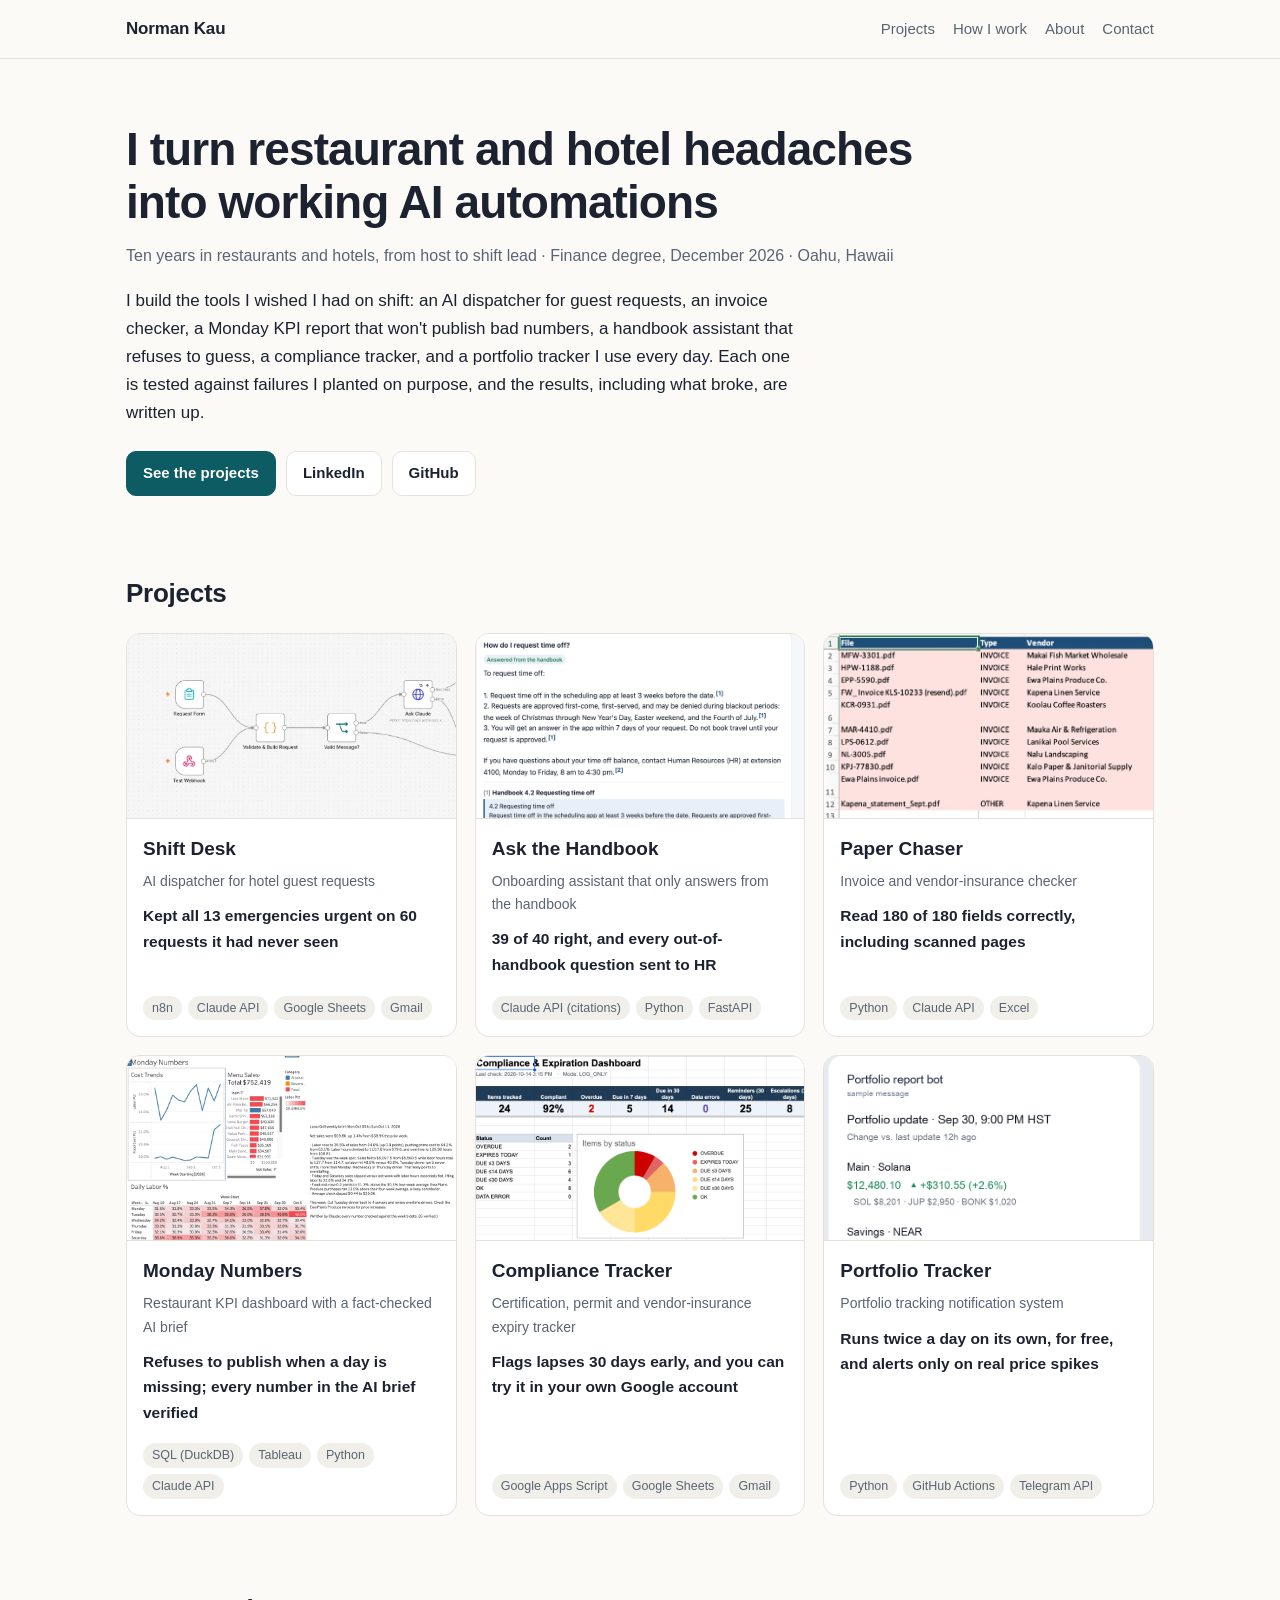
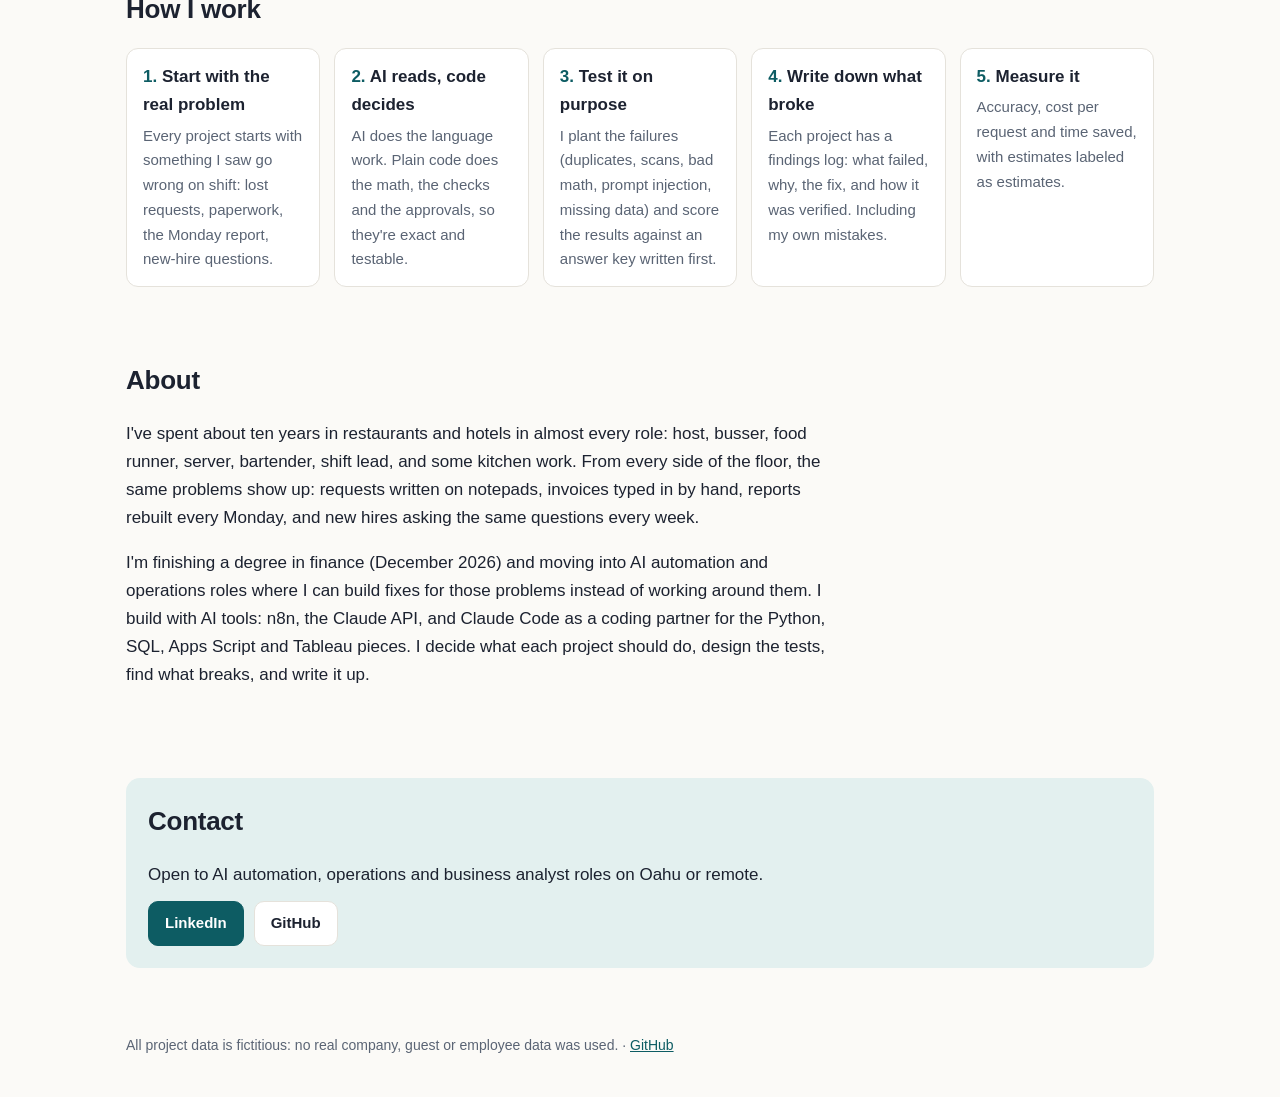
==== commit 6e256df6: "Add LinkedIn link Co-Authored-By: Claude Opus 5.5 <noreply@anthropic.com>" ====
--- a/index.html
+++ b/index.html
@@ -21,7 +21,7 @@
   <h1>I turn restaurant and hotel headaches into working AI automations</h1>
   <p class="sub">Ten years in restaurants and hotels, from host to shift lead · Finance degree, December 2026 · Oahu, Hawaii</p>
   <p class="intro">I build the tools I wished I had on shift: an AI dispatcher for guest requests, an invoice checker, a Monday KPI report that won&#x27;t publish bad numbers, a handbook assistant that refuses to guess, a compliance tracker, and a portfolio tracker I use every day. Each one is tested against failures I planted on purpose, and the results, including what broke, are written up.</p>
-  <div class="buttons"><a class="btn primary" href="#projects">See the projects</a><a class="btn" href="https://github.com/NormStormm">GitHub</a></div>
+  <div class="buttons"><a class="btn primary" href="#projects">See the projects</a><a class="btn" href="https://www.linkedin.com/in/norman-kau-22b034445/">LinkedIn</a><a class="btn" href="https://github.com/NormStormm">GitHub</a></div>
 </section>
 <section id="projects"><h2>Projects</h2><div class="cards">
   <a class="card" href="projects/shift-desk.html">
@@ -83,7 +83,7 @@
 <section id="about" class="about"><h2>About</h2><p>I&#x27;ve spent about ten years in restaurants and hotels in almost every role: host, busser, food runner, server, bartender, shift lead, and some kitchen work. From every side of the floor, the same problems show up: requests written on notepads, invoices typed in by hand, reports rebuilt every Monday, and new hires asking the same questions every week.</p><p>I&#x27;m finishing a degree in finance (December 2026) and moving into AI automation and operations roles where I can build fixes for those problems instead of working around them. I build with AI tools: n8n, the Claude API, and Claude Code as a coding partner for the Python, SQL, Apps Script and Tableau pieces. I decide what each project should do, design the tests, find what breaks, and write it up.</p></section>
 <section id="contact"><div class="contact"><h2>Contact</h2>
   <p>Open to AI automation, operations and business analyst roles on Oahu or remote.</p>
-  <div class="buttons"><a class="btn primary" href="https://github.com/NormStormm">GitHub</a></div></div></section>
+  <div class="buttons"><a class="btn primary" href="https://www.linkedin.com/in/norman-kau-22b034445/">LinkedIn</a><a class="btn" href="https://github.com/NormStormm">GitHub</a></div></div></section>
 </div>
 </main>
 <footer><div class="wrap">All project data is fictitious: no real company, guest or employee data was used. · <a href="https://github.com/NormStormm">GitHub</a></div></footer>
